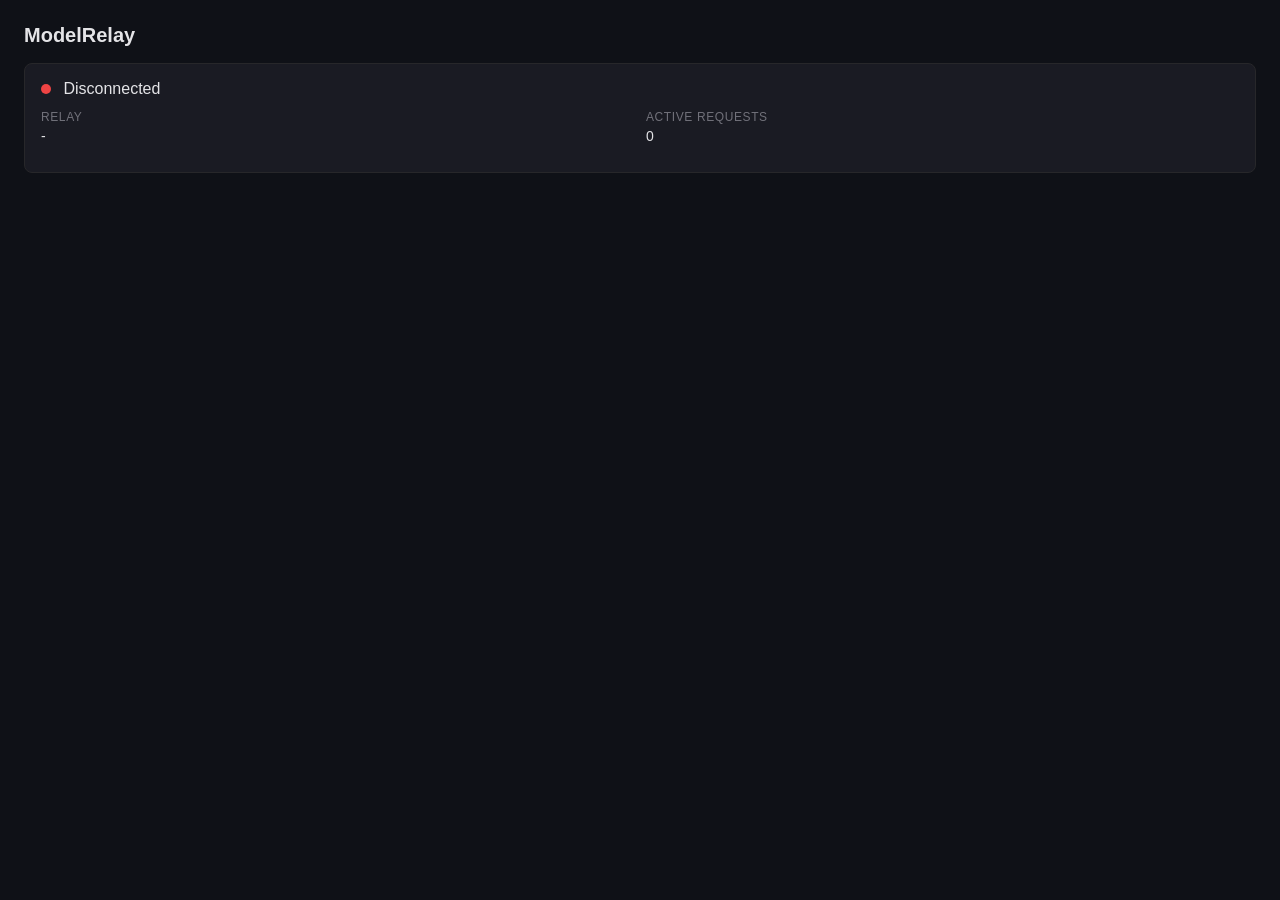
==== crates/modelrelay-desktop/ui/index.html @ 406e7bf1 "Scaffold Tauri v2 desktop app crate" ====
<!DOCTYPE html>
<html lang="en">
<head>
  <meta charset="UTF-8">
  <meta name="viewport" content="width=device-width, initial-scale=1.0">
  <title>ModelRelay</title>
  <style>
    * { margin: 0; padding: 0; box-sizing: border-box; }
    body {
      font-family: -apple-system, BlinkMacSystemFont, "Segoe UI", Roboto, sans-serif;
      background: #0f1117;
      color: #e4e4e7;
      padding: 24px;
    }
    h1 { font-size: 20px; font-weight: 600; margin-bottom: 16px; }
    .status-card {
      background: #1a1b23;
      border: 1px solid #27272a;
      border-radius: 8px;
      padding: 16px;
      margin-bottom: 16px;
    }
    .status-indicator {
      display: inline-block;
      width: 10px;
      height: 10px;
      border-radius: 50%;
      margin-right: 8px;
      background: #ef4444;
    }
    .status-indicator.connected { background: #22c55e; }
    .label { font-size: 12px; color: #71717a; text-transform: uppercase; letter-spacing: 0.05em; }
    .value { font-size: 14px; margin-top: 4px; }
    .grid { display: grid; grid-template-columns: 1fr 1fr; gap: 12px; margin-top: 12px; }
    #models { margin-top: 12px; }
    .model-tag {
      display: inline-block;
      background: #27272a;
      border-radius: 4px;
      padding: 4px 8px;
      font-size: 12px;
      margin: 2px;
    }
  </style>
</head>
<body>
  <h1>ModelRelay</h1>

  <div class="status-card">
    <div>
      <span id="statusDot" class="status-indicator"></span>
      <span id="statusText">Disconnected</span>
    </div>
    <div class="grid">
      <div>
        <div class="label">Relay</div>
        <div class="value" id="relayUrl">-</div>
      </div>
      <div>
        <div class="label">Active Requests</div>
        <div class="value" id="activeRequests">0</div>
      </div>
    </div>
    <div id="models"></div>
  </div>

  <script>
    const { invoke } = window.__TAURI__.core;

    async function refreshStatus() {
      try {
        const status = await invoke("get_status");
        const dot = document.getElementById("statusDot");
        const text = document.getElementById("statusText");
        dot.className = "status-indicator" + (status.connected ? " connected" : "");
        text.textContent = status.connected ? "Connected" : "Disconnected";
        document.getElementById("relayUrl").textContent = status.relay_url || "-";
        document.getElementById("activeRequests").textContent = status.active_requests;

        const modelsEl = document.getElementById("models");
        if (status.models.length > 0) {
          modelsEl.innerHTML = '<div class="label">Models</div>' +
            status.models.map(m => '<span class="model-tag">' + m + '</span>').join("");
        } else {
          modelsEl.innerHTML = "";
        }
      } catch (e) {
        console.error("Failed to get status:", e);
      }
    }

    refreshStatus();
    setInterval(refreshStatus, 5000);
  </script>
</body>
</html>
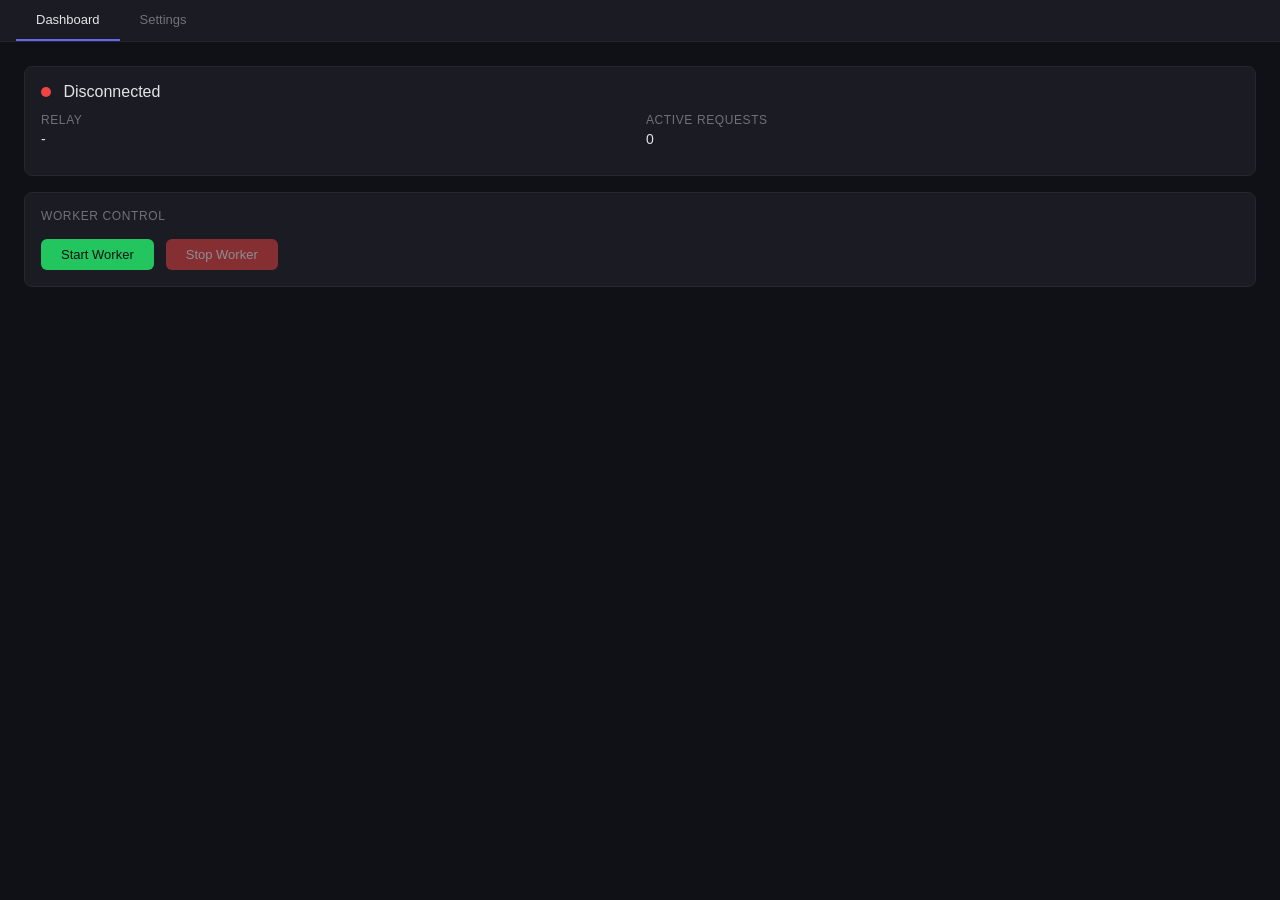
==== commit 11ad04e2: "Add settings UI with connection config form" ====
--- a/crates/modelrelay-desktop/ui/index.html
+++ b/crates/modelrelay-desktop/ui/index.html
@@ -10,16 +10,44 @@
       font-family: -apple-system, BlinkMacSystemFont, "Segoe UI", Roboto, sans-serif;
       background: #0f1117;
       color: #e4e4e7;
-      padding: 24px;
-    }
-    h1 { font-size: 20px; font-weight: 600; margin-bottom: 16px; }
-    .status-card {
+      min-height: 100vh;
+      display: flex;
+      flex-direction: column;
+    }
+
+    /* Tabs */
+    .tab-bar {
+      display: flex;
+      background: #1a1b23;
+      border-bottom: 1px solid #27272a;
+      padding: 0 16px;
+    }
+    .tab {
+      padding: 12px 20px;
+      font-size: 13px;
+      font-weight: 500;
+      color: #71717a;
+      cursor: pointer;
+      border-bottom: 2px solid transparent;
+      transition: color 0.15s, border-color 0.15s;
+      user-select: none;
+    }
+    .tab:hover { color: #a1a1aa; }
+    .tab.active { color: #e4e4e7; border-bottom-color: #6366f1; }
+
+    .tab-content { display: none; padding: 24px; flex: 1; overflow-y: auto; }
+    .tab-content.active { display: block; }
+
+    /* Cards */
+    .card {
       background: #1a1b23;
       border: 1px solid #27272a;
       border-radius: 8px;
       padding: 16px;
       margin-bottom: 16px;
     }
+
+    /* Status */
     .status-indicator {
       display: inline-block;
       width: 10px;
@@ -32,7 +60,6 @@
     .label { font-size: 12px; color: #71717a; text-transform: uppercase; letter-spacing: 0.05em; }
     .value { font-size: 14px; margin-top: 4px; }
     .grid { display: grid; grid-template-columns: 1fr 1fr; gap: 12px; margin-top: 12px; }
-    #models { margin-top: 12px; }
     .model-tag {
       display: inline-block;
       background: #27272a;
@@ -41,31 +68,213 @@
       font-size: 12px;
       margin: 2px;
     }
+    #models { margin-top: 12px; }
+
+    /* Worker toggle */
+    .worker-toggle {
+      margin-top: 16px;
+      display: flex;
+      align-items: center;
+      gap: 12px;
+    }
+    .btn {
+      padding: 8px 20px;
+      border-radius: 6px;
+      border: none;
+      font-size: 13px;
+      font-weight: 500;
+      cursor: pointer;
+      transition: background 0.15s, opacity 0.15s;
+    }
+    .btn:disabled { opacity: 0.5; cursor: not-allowed; }
+    .btn-start { background: #22c55e; color: #0f1117; }
+    .btn-start:hover:not(:disabled) { background: #16a34a; }
+    .btn-stop { background: #ef4444; color: #fff; }
+    .btn-stop:hover:not(:disabled) { background: #dc2626; }
+
+    /* Form */
+    .form-group { margin-bottom: 16px; }
+    .form-group label {
+      display: block;
+      font-size: 12px;
+      font-weight: 500;
+      color: #a1a1aa;
+      text-transform: uppercase;
+      letter-spacing: 0.05em;
+      margin-bottom: 6px;
+    }
+    .form-group input[type="text"],
+    .form-group input[type="password"],
+    .form-group input[type="number"] {
+      width: 100%;
+      padding: 8px 12px;
+      background: #0f1117;
+      border: 1px solid #27272a;
+      border-radius: 6px;
+      color: #e4e4e7;
+      font-size: 14px;
+      font-family: inherit;
+      outline: none;
+      transition: border-color 0.15s;
+    }
+    .form-group input:focus { border-color: #6366f1; }
+
+    .form-row { display: grid; grid-template-columns: 1fr 1fr; gap: 16px; }
+
+    .checkbox-group {
+      display: flex;
+      align-items: center;
+      gap: 8px;
+      margin-bottom: 16px;
+    }
+    .checkbox-group input[type="checkbox"] {
+      width: 16px;
+      height: 16px;
+      accent-color: #6366f1;
+    }
+    .checkbox-group label {
+      font-size: 14px;
+      color: #e4e4e7;
+      cursor: pointer;
+    }
+
+    .btn-save { background: #6366f1; color: #fff; width: 100%; padding: 10px; font-size: 14px; }
+    .btn-save:hover:not(:disabled) { background: #4f46e5; }
+
+    .save-feedback {
+      text-align: center;
+      font-size: 13px;
+      color: #22c55e;
+      margin-top: 8px;
+      min-height: 20px;
+    }
+
+    .error-text { font-size: 13px; color: #ef4444; margin-top: 8px; }
   </style>
 </head>
 <body>
-  <h1>ModelRelay</h1>
-
-  <div class="status-card">
-    <div>
-      <span id="statusDot" class="status-indicator"></span>
-      <span id="statusText">Disconnected</span>
+  <div class="tab-bar">
+    <div class="tab active" data-tab="dashboard">Dashboard</div>
+    <div class="tab" data-tab="settings">Settings</div>
+  </div>
+
+  <!-- Dashboard Tab -->
+  <div id="tab-dashboard" class="tab-content active">
+    <div class="card">
+      <div>
+        <span id="statusDot" class="status-indicator"></span>
+        <span id="statusText">Disconnected</span>
+      </div>
+      <div class="grid">
+        <div>
+          <div class="label">Relay</div>
+          <div class="value" id="relayUrl">-</div>
+        </div>
+        <div>
+          <div class="label">Active Requests</div>
+          <div class="value" id="activeRequests">0</div>
+        </div>
+      </div>
+      <div id="models"></div>
+      <div id="errorDisplay"></div>
     </div>
-    <div class="grid">
-      <div>
-        <div class="label">Relay</div>
-        <div class="value" id="relayUrl">-</div>
-      </div>
-      <div>
-        <div class="label">Active Requests</div>
-        <div class="value" id="activeRequests">0</div>
+
+    <div class="card">
+      <div class="label" style="margin-bottom: 8px;">Worker Control</div>
+      <div class="worker-toggle">
+        <button id="startBtn" class="btn btn-start" onclick="doStart()">Start Worker</button>
+        <button id="stopBtn" class="btn btn-stop" onclick="doStop()" disabled>Stop Worker</button>
       </div>
     </div>
-    <div id="models"></div>
+  </div>
+
+  <!-- Settings Tab -->
+  <div id="tab-settings" class="tab-content">
+    <div class="card">
+      <div class="form-group">
+        <label for="backendUrl">Backend URL</label>
+        <input type="text" id="backendUrl" placeholder="http://localhost:11434">
+      </div>
+      <div class="form-group">
+        <label for="relayUrlSetting">Relay Server URL</label>
+        <input type="text" id="relayUrlSetting" placeholder="https://api.modelrelay.io">
+      </div>
+      <div class="form-group">
+        <label for="workerSecret">Worker Secret / API Key</label>
+        <input type="password" id="workerSecret" placeholder="Enter your worker secret">
+      </div>
+      <div class="form-row">
+        <div class="form-group">
+          <label for="provider">Provider</label>
+          <input type="text" id="provider" placeholder="default">
+        </div>
+        <div class="form-group">
+          <label for="workerName">Worker Name</label>
+          <input type="text" id="workerName" placeholder="my-worker">
+        </div>
+      </div>
+      <div class="form-group">
+        <label for="modelsInput">Models (comma-separated)</label>
+        <input type="text" id="modelsInput" placeholder="* (all models)">
+      </div>
+      <div class="form-row">
+        <div class="form-group">
+          <label for="maxConcurrent">Max Concurrent</label>
+          <input type="number" id="maxConcurrent" min="1" max="64" placeholder="4">
+        </div>
+        <div class="form-group">
+          <label for="pollInterval">Poll Interval (seconds)</label>
+          <input type="number" id="pollInterval" min="1" max="3600" placeholder="30">
+        </div>
+      </div>
+      <div class="checkbox-group">
+        <input type="checkbox" id="autoStart">
+        <label for="autoStart">Auto-start worker on launch</label>
+      </div>
+      <button class="btn btn-save" onclick="doSave()">Save Settings</button>
+      <div id="saveFeedback" class="save-feedback"></div>
+    </div>
   </div>
 
   <script>
     const { invoke } = window.__TAURI__.core;
+    const { getCurrentWebviewWindow } = window.__TAURI__.webviewWindow;
+
+    // Tab switching
+    document.querySelectorAll(".tab").forEach(tab => {
+      tab.addEventListener("click", () => {
+        document.querySelectorAll(".tab").forEach(t => t.classList.remove("active"));
+        document.querySelectorAll(".tab-content").forEach(c => c.classList.remove("active"));
+        tab.classList.add("active");
+        document.getElementById("tab-" + tab.dataset.tab).classList.add("active");
+        if (tab.dataset.tab === "settings") loadSettings();
+      });
+    });
+
+    // Open to the correct tab from URL params (used by tray menu)
+    const params = new URLSearchParams(window.location.search);
+    if (params.get("tab") === "settings") {
+      document.querySelectorAll(".tab").forEach(t => t.classList.remove("active"));
+      document.querySelectorAll(".tab-content").forEach(c => c.classList.remove("active"));
+      document.querySelector('[data-tab="settings"]').classList.add("active");
+      document.getElementById("tab-settings").classList.add("active");
+    }
+
+    // Listen for navigate-tab events from Rust
+    try {
+      getCurrentWebviewWindow().listen("navigate-tab", (event) => {
+        const tabName = event.payload;
+        const tabEl = document.querySelector('[data-tab="' + tabName + '"]');
+        if (tabEl) {
+          tabEl.click();
+        }
+      });
+    } catch (e) {
+      console.error("Failed to set up event listener:", e);
+    }
+
+    // Dashboard: refresh status
+    let workerRunning = false;
 
     async function refreshStatus() {
       try {
@@ -80,15 +289,103 @@
         const modelsEl = document.getElementById("models");
         if (status.models.length > 0) {
           modelsEl.innerHTML = '<div class="label">Models</div>' +
-            status.models.map(m => '<span class="model-tag">' + m + '</span>').join("");
+            status.models.map(m => '<span class="model-tag">' + escapeHtml(m) + '</span>').join("");
         } else {
           modelsEl.innerHTML = "";
         }
+
+        const errorEl = document.getElementById("errorDisplay");
+        if (status.error) {
+          errorEl.innerHTML = '<div class="error-text">' + escapeHtml(status.error) + '</div>';
+        } else {
+          errorEl.innerHTML = "";
+        }
+
+        workerRunning = status.connected;
+        document.getElementById("startBtn").disabled = workerRunning;
+        document.getElementById("stopBtn").disabled = !workerRunning;
       } catch (e) {
         console.error("Failed to get status:", e);
       }
     }
 
+    function escapeHtml(str) {
+      const div = document.createElement("div");
+      div.textContent = str;
+      return div.innerHTML;
+    }
+
+    async function doStart() {
+      try {
+        document.getElementById("startBtn").disabled = true;
+        await invoke("start_worker");
+        await refreshStatus();
+      } catch (e) {
+        alert("Failed to start worker: " + e);
+        document.getElementById("startBtn").disabled = false;
+      }
+    }
+
+    async function doStop() {
+      try {
+        document.getElementById("stopBtn").disabled = true;
+        await invoke("stop_worker");
+        await refreshStatus();
+      } catch (e) {
+        alert("Failed to stop worker: " + e);
+        document.getElementById("stopBtn").disabled = false;
+      }
+    }
+
+    // Settings: load and save
+    async function loadSettings() {
+      try {
+        const s = await invoke("get_settings");
+        document.getElementById("backendUrl").value = s.backend_url;
+        document.getElementById("relayUrlSetting").value = s.relay_url;
+        document.getElementById("workerSecret").value = s.worker_secret;
+        document.getElementById("provider").value = s.provider;
+        document.getElementById("workerName").value = s.worker_name;
+        document.getElementById("modelsInput").value = s.models.join(", ");
+        document.getElementById("maxConcurrent").value = s.max_concurrent;
+        document.getElementById("pollInterval").value = s.poll_interval_secs;
+        document.getElementById("autoStart").checked = s.auto_start;
+      } catch (e) {
+        console.error("Failed to load settings:", e);
+      }
+    }
+
+    async function doSave() {
+      const feedback = document.getElementById("saveFeedback");
+      feedback.textContent = "";
+      try {
+        const modelsRaw = document.getElementById("modelsInput").value;
+        const models = modelsRaw.split(",").map(m => m.trim()).filter(m => m.length > 0);
+        if (models.length === 0) models.push("*");
+
+        const settings = {
+          backend_url: document.getElementById("backendUrl").value || "http://localhost:11434",
+          relay_url: document.getElementById("relayUrlSetting").value || "https://api.modelrelay.io",
+          worker_secret: document.getElementById("workerSecret").value,
+          provider: document.getElementById("provider").value || "default",
+          worker_name: document.getElementById("workerName").value || "my-worker",
+          models: models,
+          max_concurrent: parseInt(document.getElementById("maxConcurrent").value, 10) || 4,
+          auto_start: document.getElementById("autoStart").checked,
+          poll_interval_secs: parseInt(document.getElementById("pollInterval").value, 10) || 30,
+        };
+
+        await invoke("save_settings", { settings });
+        feedback.textContent = "Settings saved!";
+        setTimeout(() => { feedback.textContent = ""; }, 3000);
+      } catch (e) {
+        feedback.textContent = "Error: " + e;
+        feedback.style.color = "#ef4444";
+        setTimeout(() => { feedback.style.color = "#22c55e"; }, 3000);
+      }
+    }
+
+    // Initial load
     refreshStatus();
     setInterval(refreshStatus, 5000);
   </script>
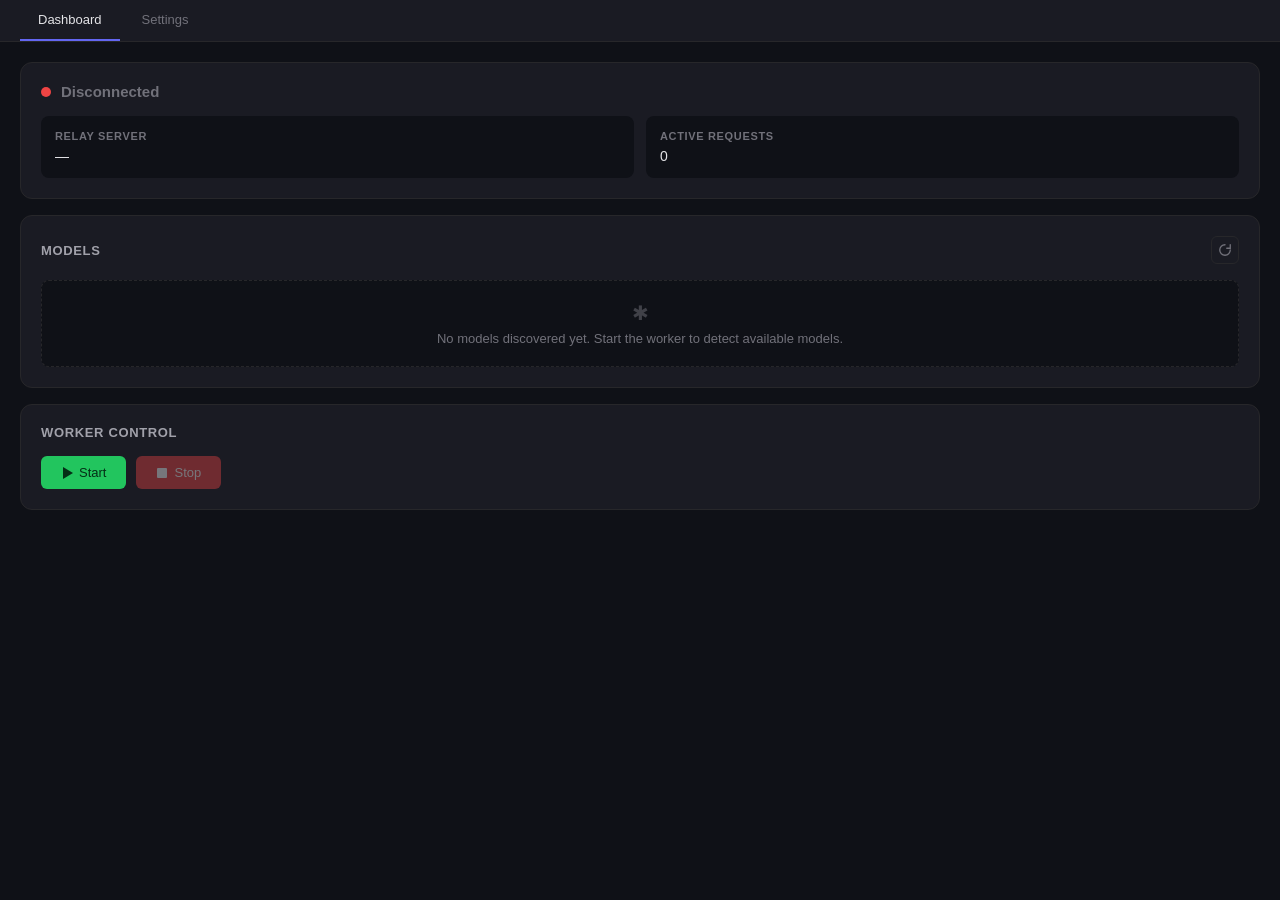
==== commit dff706d1: "Polish settings UI, model list, and dashboard design" ====
--- a/crates/modelrelay-desktop/ui/index.html
+++ b/crates/modelrelay-desktop/ui/index.html
@@ -6,232 +6,676 @@
   <title>ModelRelay</title>
   <style>
     * { margin: 0; padding: 0; box-sizing: border-box; }
+
+    :root {
+      --bg-base: #0f1117;
+      --bg-surface: #1a1b23;
+      --bg-elevated: #22232d;
+      --border: #27272a;
+      --border-hover: #3f3f46;
+      --text-primary: #e4e4e7;
+      --text-secondary: #a1a1aa;
+      --text-muted: #71717a;
+      --accent: #6366f1;
+      --accent-hover: #4f46e5;
+      --accent-muted: rgba(99,102,241,0.15);
+      --success: #22c55e;
+      --success-muted: rgba(34,197,94,0.12);
+      --danger: #ef4444;
+      --danger-hover: #dc2626;
+      --danger-muted: rgba(239,68,68,0.12);
+      --warning: #f59e0b;
+      --warning-muted: rgba(245,158,11,0.12);
+      --radius-sm: 6px;
+      --radius-md: 8px;
+      --radius-lg: 12px;
+      --transition: 0.15s ease;
+    }
+
     body {
       font-family: -apple-system, BlinkMacSystemFont, "Segoe UI", Roboto, sans-serif;
-      background: #0f1117;
-      color: #e4e4e7;
+      background: var(--bg-base);
+      color: var(--text-primary);
       min-height: 100vh;
       display: flex;
       flex-direction: column;
+      -webkit-font-smoothing: antialiased;
+    }
+
+    /* Focus ring for keyboard nav */
+    :focus-visible {
+      outline: 2px solid var(--accent);
+      outline-offset: 2px;
     }
 
     /* Tabs */
     .tab-bar {
       display: flex;
-      background: #1a1b23;
-      border-bottom: 1px solid #27272a;
-      padding: 0 16px;
+      background: var(--bg-surface);
+      border-bottom: 1px solid var(--border);
+      padding: 0 20px;
+      gap: 4px;
     }
     .tab {
-      padding: 12px 20px;
+      padding: 12px 18px;
       font-size: 13px;
       font-weight: 500;
-      color: #71717a;
+      color: var(--text-muted);
       cursor: pointer;
       border-bottom: 2px solid transparent;
-      transition: color 0.15s, border-color 0.15s;
+      transition: color var(--transition), border-color var(--transition), background var(--transition);
       user-select: none;
-    }
-    .tab:hover { color: #a1a1aa; }
-    .tab.active { color: #e4e4e7; border-bottom-color: #6366f1; }
-
-    .tab-content { display: none; padding: 24px; flex: 1; overflow-y: auto; }
-    .tab-content.active { display: block; }
+      border-radius: var(--radius-sm) var(--radius-sm) 0 0;
+    }
+    .tab:hover { color: var(--text-secondary); background: rgba(255,255,255,0.03); }
+    .tab.active { color: var(--text-primary); border-bottom-color: var(--accent); }
+
+    .tab-content {
+      display: none;
+      padding: 20px;
+      flex: 1;
+      overflow-y: auto;
+    }
+    .tab-content.active { display: flex; flex-direction: column; gap: 16px; }
 
     /* Cards */
     .card {
-      background: #1a1b23;
-      border: 1px solid #27272a;
-      border-radius: 8px;
-      padding: 16px;
+      background: var(--bg-surface);
+      border: 1px solid var(--border);
+      border-radius: var(--radius-lg);
+      padding: 20px;
+      transition: border-color var(--transition);
+    }
+
+    .card-header {
+      display: flex;
+      align-items: center;
+      justify-content: space-between;
       margin-bottom: 16px;
     }
-
-    /* Status */
-    .status-indicator {
-      display: inline-block;
+    .card-title {
+      font-size: 13px;
+      font-weight: 600;
+      color: var(--text-secondary);
+      text-transform: uppercase;
+      letter-spacing: 0.05em;
+    }
+
+    /* Status header */
+    .status-header {
+      display: flex;
+      align-items: center;
+      gap: 10px;
+      margin-bottom: 16px;
+    }
+    .status-dot {
       width: 10px;
       height: 10px;
       border-radius: 50%;
-      margin-right: 8px;
-      background: #ef4444;
-    }
-    .status-indicator.connected { background: #22c55e; }
-    .label { font-size: 12px; color: #71717a; text-transform: uppercase; letter-spacing: 0.05em; }
-    .value { font-size: 14px; margin-top: 4px; }
-    .grid { display: grid; grid-template-columns: 1fr 1fr; gap: 12px; margin-top: 12px; }
+      background: var(--danger);
+      flex-shrink: 0;
+      transition: background var(--transition), box-shadow 0.3s ease;
+    }
+    .status-dot.connected {
+      background: var(--success);
+      box-shadow: 0 0 8px rgba(34,197,94,0.4);
+    }
+    .status-dot.connecting {
+      background: var(--warning);
+      animation: pulse 1.5s ease-in-out infinite;
+    }
+    @keyframes pulse {
+      0%, 100% { opacity: 1; }
+      50% { opacity: 0.4; }
+    }
+
+    .status-text {
+      font-size: 15px;
+      font-weight: 600;
+    }
+    .status-text.connected { color: var(--success); }
+    .status-text.disconnected { color: var(--text-muted); }
+
+    /* Stats grid */
+    .stats-grid {
+      display: grid;
+      grid-template-columns: 1fr 1fr;
+      gap: 12px;
+    }
+    .stat-item {
+      background: var(--bg-base);
+      border-radius: var(--radius-md);
+      padding: 14px;
+      transition: background var(--transition);
+    }
+    .stat-label {
+      font-size: 11px;
+      font-weight: 600;
+      color: var(--text-muted);
+      text-transform: uppercase;
+      letter-spacing: 0.06em;
+      margin-bottom: 6px;
+    }
+    .stat-value {
+      font-size: 14px;
+      font-weight: 500;
+      color: var(--text-primary);
+      word-break: break-all;
+    }
+
+    /* Models section */
+    .models-section {
+      margin-top: 16px;
+    }
+    .models-header {
+      display: flex;
+      align-items: center;
+      justify-content: space-between;
+      margin-bottom: 10px;
+    }
+    .models-label {
+      font-size: 11px;
+      font-weight: 600;
+      color: var(--text-muted);
+      text-transform: uppercase;
+      letter-spacing: 0.06em;
+    }
+    .models-count {
+      font-size: 11px;
+      color: var(--text-muted);
+      background: var(--bg-base);
+      padding: 2px 8px;
+      border-radius: 10px;
+    }
+    .models-grid {
+      display: flex;
+      flex-wrap: wrap;
+      gap: 6px;
+    }
     .model-tag {
-      display: inline-block;
-      background: #27272a;
-      border-radius: 4px;
-      padding: 4px 8px;
+      display: inline-flex;
+      align-items: center;
+      background: var(--accent-muted);
+      color: #a5b4fc;
+      border-radius: var(--radius-sm);
+      padding: 5px 10px;
       font-size: 12px;
-      margin: 2px;
-    }
-    #models { margin-top: 12px; }
+      font-weight: 500;
+      transition: background var(--transition);
+    }
+    .model-tag:hover { background: rgba(99,102,241,0.25); }
+
+    .models-empty {
+      text-align: center;
+      padding: 20px 16px;
+      color: var(--text-muted);
+      font-size: 13px;
+      background: var(--bg-base);
+      border-radius: var(--radius-md);
+      border: 1px dashed var(--border);
+    }
+    .models-empty-icon {
+      font-size: 20px;
+      margin-bottom: 6px;
+      opacity: 0.5;
+    }
+
+    .models-loading {
+      display: flex;
+      align-items: center;
+      justify-content: center;
+      gap: 8px;
+      padding: 20px;
+      color: var(--text-muted);
+      font-size: 13px;
+    }
+    .spinner {
+      width: 14px;
+      height: 14px;
+      border: 2px solid var(--border);
+      border-top-color: var(--accent);
+      border-radius: 50%;
+      animation: spin 0.7s linear infinite;
+    }
+    @keyframes spin { to { transform: rotate(360deg); } }
+
+    /* Refresh button */
+    .btn-icon {
+      background: none;
+      border: 1px solid var(--border);
+      color: var(--text-muted);
+      width: 28px;
+      height: 28px;
+      border-radius: var(--radius-sm);
+      cursor: pointer;
+      display: inline-flex;
+      align-items: center;
+      justify-content: center;
+      transition: all var(--transition);
+      font-size: 14px;
+    }
+    .btn-icon:hover { border-color: var(--border-hover); color: var(--text-secondary); background: var(--bg-elevated); }
+    .btn-icon.spinning svg { animation: spin 0.7s linear infinite; }
+
+    /* Error display */
+    .error-banner {
+      display: flex;
+      align-items: flex-start;
+      gap: 10px;
+      padding: 12px 14px;
+      background: var(--danger-muted);
+      border: 1px solid rgba(239,68,68,0.3);
+      border-radius: var(--radius-md);
+      margin-top: 12px;
+      font-size: 13px;
+      color: #fca5a5;
+      line-height: 1.5;
+    }
+    .error-banner-icon { flex-shrink: 0; font-size: 14px; margin-top: 1px; }
 
     /* Worker toggle */
-    .worker-toggle {
-      margin-top: 16px;
-      display: flex;
-      align-items: center;
-      gap: 12px;
+    .worker-controls {
+      display: flex;
+      gap: 10px;
     }
     .btn {
-      padding: 8px 20px;
-      border-radius: 6px;
+      padding: 9px 20px;
+      border-radius: var(--radius-sm);
       border: none;
       font-size: 13px;
       font-weight: 500;
       cursor: pointer;
-      transition: background 0.15s, opacity 0.15s;
-    }
-    .btn:disabled { opacity: 0.5; cursor: not-allowed; }
-    .btn-start { background: #22c55e; color: #0f1117; }
+      transition: all var(--transition);
+      display: inline-flex;
+      align-items: center;
+      gap: 6px;
+    }
+    .btn:disabled { opacity: 0.4; cursor: not-allowed; }
+    .btn-start { background: var(--success); color: #052e16; }
     .btn-start:hover:not(:disabled) { background: #16a34a; }
-    .btn-stop { background: #ef4444; color: #fff; }
-    .btn-stop:hover:not(:disabled) { background: #dc2626; }
+    .btn-stop { background: var(--danger); color: #fff; }
+    .btn-stop:hover:not(:disabled) { background: var(--danger-hover); }
 
     /* Form */
-    .form-group { margin-bottom: 16px; }
+    .form-section { margin-bottom: 20px; }
+    .form-section:last-child { margin-bottom: 0; }
+    .form-section-title {
+      font-size: 12px;
+      font-weight: 600;
+      color: var(--text-muted);
+      text-transform: uppercase;
+      letter-spacing: 0.06em;
+      margin-bottom: 14px;
+      padding-bottom: 8px;
+      border-bottom: 1px solid var(--border);
+    }
+
+    .form-group { margin-bottom: 14px; }
+    .form-group:last-child { margin-bottom: 0; }
     .form-group label {
       display: block;
       font-size: 12px;
       font-weight: 500;
-      color: #a1a1aa;
-      text-transform: uppercase;
-      letter-spacing: 0.05em;
+      color: var(--text-secondary);
       margin-bottom: 6px;
     }
+    .form-group .hint {
+      font-size: 11px;
+      color: var(--text-muted);
+      margin-top: 4px;
+      line-height: 1.4;
+    }
+
     .form-group input[type="text"],
     .form-group input[type="password"],
     .form-group input[type="number"] {
       width: 100%;
-      padding: 8px 12px;
-      background: #0f1117;
-      border: 1px solid #27272a;
-      border-radius: 6px;
-      color: #e4e4e7;
-      font-size: 14px;
+      padding: 9px 12px;
+      background: var(--bg-base);
+      border: 1px solid var(--border);
+      border-radius: var(--radius-sm);
+      color: var(--text-primary);
+      font-size: 13px;
       font-family: inherit;
       outline: none;
-      transition: border-color 0.15s;
-    }
-    .form-group input:focus { border-color: #6366f1; }
-
-    .form-row { display: grid; grid-template-columns: 1fr 1fr; gap: 16px; }
+      transition: border-color var(--transition), box-shadow var(--transition);
+    }
+    .form-group input:hover { border-color: var(--border-hover); }
+    .form-group input:focus {
+      border-color: var(--accent);
+      box-shadow: 0 0 0 3px var(--accent-muted);
+    }
+    .form-group input.invalid {
+      border-color: var(--danger);
+      box-shadow: 0 0 0 3px var(--danger-muted);
+    }
+    .form-group input::placeholder { color: #52525b; }
+
+    .form-row { display: grid; grid-template-columns: 1fr 1fr; gap: 14px; }
 
     .checkbox-group {
       display: flex;
       align-items: center;
-      gap: 8px;
-      margin-bottom: 16px;
-    }
+      gap: 10px;
+      padding: 10px 12px;
+      background: var(--bg-base);
+      border-radius: var(--radius-sm);
+      border: 1px solid var(--border);
+      transition: border-color var(--transition);
+      cursor: pointer;
+    }
+    .checkbox-group:hover { border-color: var(--border-hover); }
     .checkbox-group input[type="checkbox"] {
       width: 16px;
       height: 16px;
-      accent-color: #6366f1;
+      accent-color: var(--accent);
+      cursor: pointer;
     }
     .checkbox-group label {
+      font-size: 13px;
+      color: var(--text-primary);
+      cursor: pointer;
+      flex: 1;
+    }
+
+    .btn-save {
+      background: var(--accent);
+      color: #fff;
+      width: 100%;
+      padding: 10px;
       font-size: 14px;
-      color: #e4e4e7;
+      font-weight: 500;
+      border-radius: var(--radius-sm);
+      border: none;
       cursor: pointer;
-    }
-
-    .btn-save { background: #6366f1; color: #fff; width: 100%; padding: 10px; font-size: 14px; }
-    .btn-save:hover:not(:disabled) { background: #4f46e5; }
+      transition: all var(--transition);
+      margin-top: 4px;
+    }
+    .btn-save:hover:not(:disabled) { background: var(--accent-hover); }
+    .btn-save:disabled { opacity: 0.4; cursor: not-allowed; }
 
     .save-feedback {
       text-align: center;
       font-size: 13px;
-      color: #22c55e;
-      margin-top: 8px;
+      margin-top: 10px;
       min-height: 20px;
-    }
-
-    .error-text { font-size: 13px; color: #ef4444; margin-top: 8px; }
+      transition: opacity 0.3s ease;
+    }
+    .save-feedback.success { color: var(--success); }
+    .save-feedback.error { color: var(--danger); }
+
+    /* Onboarding Wizard */
+    .onboarding-overlay {
+      position: fixed;
+      inset: 0;
+      background: var(--bg-base);
+      z-index: 100;
+      display: flex;
+      align-items: center;
+      justify-content: center;
+      animation: fadeIn 0.3s ease;
+    }
+    @keyframes fadeIn { from { opacity: 0; } to { opacity: 1; } }
+    .onboarding-overlay.hidden { display: none; }
+
+    .wizard {
+      width: 100%;
+      max-width: 440px;
+      padding: 32px 24px;
+    }
+    .wizard-logo { text-align: center; margin-bottom: 28px; }
+    .wizard-logo svg { width: 48px; height: 48px; }
+    .wizard-logo h1 { font-size: 22px; font-weight: 600; margin-top: 14px; }
+    .wizard-logo p { font-size: 13px; color: var(--text-muted); margin-top: 8px; line-height: 1.5; }
+
+    .wizard-steps { display: flex; justify-content: center; gap: 8px; margin-bottom: 28px; }
+    .wizard-step-dot {
+      width: 8px;
+      height: 8px;
+      border-radius: 50%;
+      background: var(--border);
+      transition: background 0.25s ease, transform 0.25s ease;
+    }
+    .wizard-step-dot.active { background: var(--accent); transform: scale(1.2); }
+    .wizard-step-dot.done { background: var(--success); }
+
+    .wizard-panel { display: none; animation: slideIn 0.25s ease; }
+    .wizard-panel.active { display: block; }
+    @keyframes slideIn { from { opacity: 0; transform: translateY(8px); } to { opacity: 1; transform: translateY(0); } }
+
+    .wizard-nav { display: flex; gap: 12px; margin-top: 24px; }
+    .btn-wizard {
+      flex: 1;
+      padding: 10px;
+      border-radius: var(--radius-sm);
+      border: none;
+      font-size: 14px;
+      font-weight: 500;
+      cursor: pointer;
+      transition: all var(--transition);
+    }
+    .btn-wizard:disabled { opacity: 0.4; cursor: not-allowed; }
+    .btn-wizard-secondary { background: var(--bg-elevated); color: var(--text-primary); border: 1px solid var(--border); }
+    .btn-wizard-secondary:hover:not(:disabled) { background: #2d2e38; border-color: var(--border-hover); }
+    .btn-wizard-primary { background: var(--accent); color: #fff; }
+    .btn-wizard-primary:hover:not(:disabled) { background: var(--accent-hover); }
+
+    .test-result {
+      margin-top: 16px;
+      padding: 12px 14px;
+      border-radius: var(--radius-md);
+      font-size: 13px;
+      line-height: 1.5;
+      animation: fadeIn 0.2s ease;
+    }
+    .test-result.success { background: var(--success-muted); border: 1px solid rgba(34,197,94,0.3); color: #86efac; }
+    .test-result.failure { background: var(--danger-muted); border: 1px solid rgba(239,68,68,0.3); color: #fca5a5; }
+    .test-result.testing { background: var(--accent-muted); border: 1px solid rgba(99,102,241,0.3); color: #a5b4fc; }
   </style>
 </head>
 <body>
+  <!-- Onboarding Wizard (shown on first launch) -->
+  <div id="onboarding" class="onboarding-overlay hidden">
+    <div class="wizard">
+      <div class="wizard-logo">
+        <svg viewBox="0 0 48 48" fill="none" xmlns="http://www.w3.org/2000/svg">
+          <rect width="48" height="48" rx="12" fill="#6366f1"/>
+          <path d="M14 24h20M24 14v20M18 18l12 12M30 18L18 30" stroke="#fff" stroke-width="2.5" stroke-linecap="round"/>
+        </svg>
+        <h1>Welcome to ModelRelay</h1>
+        <p>Connect your local LLM server to the cloud in a few steps.</p>
+      </div>
+
+      <div class="wizard-steps">
+        <div class="wizard-step-dot active" data-step="0"></div>
+        <div class="wizard-step-dot" data-step="1"></div>
+        <div class="wizard-step-dot" data-step="2"></div>
+      </div>
+
+      <!-- Step 0: Backend URL -->
+      <div class="wizard-panel active" data-panel="0">
+        <div class="card">
+          <div class="form-group">
+            <label for="wizBackendUrl">Backend URL</label>
+            <input type="text" id="wizBackendUrl" placeholder="http://localhost:11434" value="http://localhost:11434">
+            <div class="hint">The address of your local LLM server (Ollama, LM Studio, etc).</div>
+          </div>
+        </div>
+        <div class="wizard-nav">
+          <button class="btn-wizard btn-wizard-primary" onclick="wizardNext()">Next</button>
+        </div>
+      </div>
+
+      <!-- Step 1: Relay Server + Secret -->
+      <div class="wizard-panel" data-panel="1">
+        <div class="card">
+          <div class="form-group">
+            <label for="wizRelayUrl">Relay Server URL</label>
+            <input type="text" id="wizRelayUrl" placeholder="https://api.modelrelay.io" value="https://api.modelrelay.io">
+          </div>
+          <div class="form-group">
+            <label for="wizWorkerSecret">Worker Secret / API Key</label>
+            <input type="password" id="wizWorkerSecret" placeholder="Enter your worker secret">
+            <div class="hint">Get your worker secret from the ModelRelay dashboard.</div>
+          </div>
+        </div>
+        <div class="wizard-nav">
+          <button class="btn-wizard btn-wizard-secondary" onclick="wizardBack()">Back</button>
+          <button class="btn-wizard btn-wizard-primary" onclick="wizardNext()">Next</button>
+        </div>
+      </div>
+
+      <!-- Step 2: Test Connection -->
+      <div class="wizard-panel" data-panel="2">
+        <div class="card">
+          <div style="font-size:14px;font-weight:500;margin-bottom:8px;">Test your connection</div>
+          <div class="hint" style="margin-bottom:16px;margin-top:0;">
+            We'll save your settings and start the worker to verify everything works.
+          </div>
+          <button id="wizTestBtn" class="btn-wizard btn-wizard-primary" style="width:100%" onclick="wizardTest()">
+            Test Connection
+          </button>
+          <div id="wizTestResult"></div>
+        </div>
+        <div class="wizard-nav">
+          <button class="btn-wizard btn-wizard-secondary" onclick="wizardBack()">Back</button>
+          <button id="wizFinishBtn" class="btn-wizard btn-wizard-primary" onclick="wizardFinish()" disabled>Finish Setup</button>
+        </div>
+      </div>
+    </div>
+  </div>
+
   <div class="tab-bar">
-    <div class="tab active" data-tab="dashboard">Dashboard</div>
-    <div class="tab" data-tab="settings">Settings</div>
+    <div class="tab active" data-tab="dashboard" tabindex="0" role="tab">Dashboard</div>
+    <div class="tab" data-tab="settings" tabindex="0" role="tab">Settings</div>
   </div>
 
   <!-- Dashboard Tab -->
-  <div id="tab-dashboard" class="tab-content active">
+  <div id="tab-dashboard" class="tab-content active" role="tabpanel">
+    <!-- Connection Status -->
     <div class="card">
-      <div>
-        <span id="statusDot" class="status-indicator"></span>
-        <span id="statusText">Disconnected</span>
-      </div>
-      <div class="grid">
-        <div>
-          <div class="label">Relay</div>
-          <div class="value" id="relayUrl">-</div>
-        </div>
-        <div>
-          <div class="label">Active Requests</div>
-          <div class="value" id="activeRequests">0</div>
-        </div>
-      </div>
-      <div id="models"></div>
+      <div class="status-header">
+        <div id="statusDot" class="status-dot" title="Worker is disconnected"></div>
+        <span id="statusText" class="status-text disconnected">Disconnected</span>
+      </div>
+
+      <div class="stats-grid">
+        <div class="stat-item">
+          <div class="stat-label">Relay Server</div>
+          <div class="stat-value" id="relayUrl">&mdash;</div>
+        </div>
+        <div class="stat-item">
+          <div class="stat-label">Active Requests</div>
+          <div class="stat-value" id="activeRequests">0</div>
+        </div>
+      </div>
+
       <div id="errorDisplay"></div>
     </div>
 
+    <!-- Models -->
     <div class="card">
-      <div class="label" style="margin-bottom: 8px;">Worker Control</div>
-      <div class="worker-toggle">
-        <button id="startBtn" class="btn btn-start" onclick="doStart()">Start Worker</button>
-        <button id="stopBtn" class="btn btn-stop" onclick="doStop()" disabled>Stop Worker</button>
+      <div class="card-header">
+        <span class="card-title">Models</span>
+        <button id="refreshBtn" class="btn-icon" onclick="doRefresh()" title="Refresh models">
+          <svg width="14" height="14" viewBox="0 0 16 16" fill="none" stroke="currentColor" stroke-width="1.5" stroke-linecap="round">
+            <path d="M14 8A6 6 0 1 1 8 2"/>
+            <path d="M14 2v4h-4"/>
+          </svg>
+        </button>
+      </div>
+      <div id="models">
+        <div class="models-empty">
+          <div class="models-empty-icon">&#x2731;</div>
+          No models discovered yet. Start the worker to detect available models.
+        </div>
+      </div>
+    </div>
+
+    <!-- Worker Control -->
+    <div class="card">
+      <div class="card-header">
+        <span class="card-title">Worker Control</span>
+      </div>
+      <div class="worker-controls">
+        <button id="startBtn" class="btn btn-start" onclick="doStart()">
+          <svg width="12" height="12" viewBox="0 0 12 12" fill="currentColor"><polygon points="2,0 12,6 2,12"/></svg>
+          Start
+        </button>
+        <button id="stopBtn" class="btn btn-stop" onclick="doStop()" disabled>
+          <svg width="12" height="12" viewBox="0 0 12 12" fill="currentColor"><rect x="1" y="1" width="10" height="10" rx="1"/></svg>
+          Stop
+        </button>
       </div>
     </div>
   </div>
 
   <!-- Settings Tab -->
-  <div id="tab-settings" class="tab-content">
+  <div id="tab-settings" class="tab-content" role="tabpanel">
     <div class="card">
-      <div class="form-group">
-        <label for="backendUrl">Backend URL</label>
-        <input type="text" id="backendUrl" placeholder="http://localhost:11434">
-      </div>
-      <div class="form-group">
-        <label for="relayUrlSetting">Relay Server URL</label>
-        <input type="text" id="relayUrlSetting" placeholder="https://api.modelrelay.io">
-      </div>
-      <div class="form-group">
-        <label for="workerSecret">Worker Secret / API Key</label>
-        <input type="password" id="workerSecret" placeholder="Enter your worker secret">
-      </div>
-      <div class="form-row">
+      <!-- Connection section -->
+      <div class="form-section">
+        <div class="form-section-title">Connection</div>
         <div class="form-group">
-          <label for="provider">Provider</label>
-          <input type="text" id="provider" placeholder="default">
+          <label for="backendUrl">Backend URL</label>
+          <input type="text" id="backendUrl" placeholder="http://localhost:11434">
+          <div class="hint">Local LLM server address (Ollama, LM Studio, vLLM, etc.)</div>
         </div>
         <div class="form-group">
-          <label for="workerName">Worker Name</label>
-          <input type="text" id="workerName" placeholder="my-worker">
-        </div>
-      </div>
-      <div class="form-group">
-        <label for="modelsInput">Models (comma-separated)</label>
-        <input type="text" id="modelsInput" placeholder="* (all models)">
-      </div>
-      <div class="form-row">
+          <label for="relayUrlSetting">Relay Server URL</label>
+          <input type="text" id="relayUrlSetting" placeholder="https://api.modelrelay.io">
+        </div>
         <div class="form-group">
-          <label for="maxConcurrent">Max Concurrent</label>
-          <input type="number" id="maxConcurrent" min="1" max="64" placeholder="4">
+          <label for="workerSecret">Worker Secret / API Key</label>
+          <input type="password" id="workerSecret" placeholder="Enter your worker secret">
+        </div>
+      </div>
+
+      <!-- Identity section -->
+      <div class="form-section">
+        <div class="form-section-title">Identity</div>
+        <div class="form-row">
+          <div class="form-group">
+            <label for="provider">Provider</label>
+            <input type="text" id="provider" placeholder="default">
+          </div>
+          <div class="form-group">
+            <label for="workerName">Worker Name</label>
+            <input type="text" id="workerName" placeholder="my-worker">
+          </div>
         </div>
         <div class="form-group">
-          <label for="pollInterval">Poll Interval (seconds)</label>
-          <input type="number" id="pollInterval" min="1" max="3600" placeholder="30">
-        </div>
-      </div>
-      <div class="checkbox-group">
-        <input type="checkbox" id="autoStart">
-        <label for="autoStart">Auto-start worker on launch</label>
-      </div>
-      <button class="btn btn-save" onclick="doSave()">Save Settings</button>
+          <label for="modelsInput">Models</label>
+          <input type="text" id="modelsInput" placeholder="* (all models)">
+          <div class="hint">Comma-separated list, or * to expose all available models.</div>
+        </div>
+      </div>
+
+      <!-- Performance section -->
+      <div class="form-section">
+        <div class="form-section-title">Performance</div>
+        <div class="form-row">
+          <div class="form-group">
+            <label for="maxConcurrent">Max Concurrent</label>
+            <input type="number" id="maxConcurrent" min="1" max="64" placeholder="4">
+          </div>
+          <div class="form-group">
+            <label for="pollInterval">Poll Interval (s)</label>
+            <input type="number" id="pollInterval" min="1" max="3600" placeholder="30">
+          </div>
+        </div>
+      </div>
+
+      <!-- Behavior section -->
+      <div class="form-section">
+        <div class="form-section-title">Behavior</div>
+        <div class="checkbox-group" onclick="document.getElementById('autoStart').click()">
+          <input type="checkbox" id="autoStart" onclick="event.stopPropagation()">
+          <label for="autoStart" onclick="event.stopPropagation()">Auto-start worker on launch</label>
+        </div>
+      </div>
+
+      <button class="btn-save" onclick="doSave()">Save Settings</button>
       <div id="saveFeedback" class="save-feedback"></div>
     </div>
   </div>
@@ -242,13 +686,15 @@
 
     // Tab switching
     document.querySelectorAll(".tab").forEach(tab => {
-      tab.addEventListener("click", () => {
+      function activate() {
         document.querySelectorAll(".tab").forEach(t => t.classList.remove("active"));
         document.querySelectorAll(".tab-content").forEach(c => c.classList.remove("active"));
         tab.classList.add("active");
         document.getElementById("tab-" + tab.dataset.tab).classList.add("active");
         if (tab.dataset.tab === "settings") loadSettings();
-      });
+      }
+      tab.addEventListener("click", activate);
+      tab.addEventListener("keydown", (e) => { if (e.key === "Enter" || e.key === " ") { e.preventDefault(); activate(); } });
     });
 
     // Open to the correct tab from URL params (used by tray menu)
@@ -263,11 +709,8 @@
     // Listen for navigate-tab events from Rust
     try {
       getCurrentWebviewWindow().listen("navigate-tab", (event) => {
-        const tabName = event.payload;
-        const tabEl = document.querySelector('[data-tab="' + tabName + '"]');
-        if (tabEl) {
-          tabEl.click();
-        }
+        const tabEl = document.querySelector('[data-tab="' + event.payload + '"]');
+        if (tabEl) tabEl.click();
       });
     } catch (e) {
       console.error("Failed to set up event listener:", e);
@@ -281,22 +724,47 @@
         const status = await invoke("get_status");
         const dot = document.getElementById("statusDot");
         const text = document.getElementById("statusText");
-        dot.className = "status-indicator" + (status.connected ? " connected" : "");
-        text.textContent = status.connected ? "Connected" : "Disconnected";
-        document.getElementById("relayUrl").textContent = status.relay_url || "-";
+
+        if (status.connected) {
+          dot.className = "status-dot connected";
+          dot.title = "Worker is connected to relay";
+          text.className = "status-text connected";
+          text.textContent = "Connected";
+        } else {
+          dot.className = "status-dot";
+          dot.title = "Worker is disconnected";
+          text.className = "status-text disconnected";
+          text.textContent = "Disconnected";
+        }
+
+        document.getElementById("relayUrl").textContent = status.relay_url || "\u2014";
         document.getElementById("activeRequests").textContent = status.active_requests;
 
+        // Models
         const modelsEl = document.getElementById("models");
         if (status.models.length > 0) {
-          modelsEl.innerHTML = '<div class="label">Models</div>' +
-            status.models.map(m => '<span class="model-tag">' + escapeHtml(m) + '</span>').join("");
+          modelsEl.innerHTML =
+            '<div class="models-grid">' +
+            status.models.map(m => '<span class="model-tag">' + escapeHtml(m) + '</span>').join("") +
+            '</div>';
+        } else if (status.connected) {
+          modelsEl.innerHTML = '<div class="models-loading"><div class="spinner"></div>Discovering models\u2026</div>';
         } else {
-          modelsEl.innerHTML = "";
+          modelsEl.innerHTML =
+            '<div class="models-empty">' +
+            '<div class="models-empty-icon">&#x2731;</div>' +
+            'No models discovered yet. Start the worker to detect available models.' +
+            '</div>';
         }
 
+        // Error
         const errorEl = document.getElementById("errorDisplay");
         if (status.error) {
-          errorEl.innerHTML = '<div class="error-text">' + escapeHtml(status.error) + '</div>';
+          errorEl.innerHTML =
+            '<div class="error-banner">' +
+            '<span class="error-banner-icon">&#x26A0;</span>' +
+            '<span>' + escapeHtml(status.error) + '</span>' +
+            '</div>';
         } else {
           errorEl.innerHTML = "";
         }
@@ -313,6 +781,13 @@
       const div = document.createElement("div");
       div.textContent = str;
       return div.innerHTML;
+    }
+
+    async function doRefresh() {
+      const btn = document.getElementById("refreshBtn");
+      btn.classList.add("spinning");
+      await refreshStatus();
+      setTimeout(() => btn.classList.remove("spinning"), 600);
     }
 
     async function doStart() {
@@ -358,6 +833,8 @@
     async function doSave() {
       const feedback = document.getElementById("saveFeedback");
       feedback.textContent = "";
+      feedback.className = "save-feedback";
+
       try {
         const modelsRaw = document.getElementById("modelsInput").value;
         const models = modelsRaw.split(",").map(m => m.trim()).filter(m => m.length > 0);
@@ -376,16 +853,115 @@
         };
 
         await invoke("save_settings", { settings });
-        feedback.textContent = "Settings saved!";
+        feedback.textContent = "\u2713 Settings saved";
+        feedback.className = "save-feedback success";
         setTimeout(() => { feedback.textContent = ""; }, 3000);
       } catch (e) {
         feedback.textContent = "Error: " + e;
-        feedback.style.color = "#ef4444";
-        setTimeout(() => { feedback.style.color = "#22c55e"; }, 3000);
+        feedback.className = "save-feedback error";
+        setTimeout(() => { feedback.textContent = ""; feedback.className = "save-feedback"; }, 5000);
       }
     }
 
+    // Onboarding wizard
+    let wizardStep = 0;
+
+    function wizardUpdateDots() {
+      document.querySelectorAll(".wizard-step-dot").forEach(dot => {
+        const s = parseInt(dot.dataset.step, 10);
+        dot.className = "wizard-step-dot" + (s === wizardStep ? " active" : s < wizardStep ? " done" : "");
+      });
+      document.querySelectorAll(".wizard-panel").forEach(panel => {
+        panel.classList.toggle("active", parseInt(panel.dataset.panel, 10) === wizardStep);
+      });
+    }
+
+    function wizardNext() {
+      if (wizardStep === 1) {
+        const secret = document.getElementById("wizWorkerSecret").value.trim();
+        if (!secret) {
+          const input = document.getElementById("wizWorkerSecret");
+          input.classList.add("invalid");
+          input.focus();
+          setTimeout(() => input.classList.remove("invalid"), 2000);
+          return;
+        }
+      }
+      wizardStep = Math.min(wizardStep + 1, 2);
+      wizardUpdateDots();
+    }
+
+    function wizardBack() {
+      wizardStep = Math.max(wizardStep - 1, 0);
+      wizardUpdateDots();
+    }
+
+    async function wizardTest() {
+      const resultEl = document.getElementById("wizTestResult");
+      const testBtn = document.getElementById("wizTestBtn");
+      const finishBtn = document.getElementById("wizFinishBtn");
+
+      resultEl.className = "test-result testing";
+      resultEl.textContent = "Saving settings and starting worker\u2026";
+      testBtn.disabled = true;
+      finishBtn.disabled = true;
+
+      try {
+        const settings = {
+          backend_url: document.getElementById("wizBackendUrl").value || "http://localhost:11434",
+          relay_url: document.getElementById("wizRelayUrl").value || "https://api.modelrelay.io",
+          worker_secret: document.getElementById("wizWorkerSecret").value,
+          provider: "default",
+          worker_name: "my-worker",
+          models: ["*"],
+          max_concurrent: 4,
+          auto_start: true,
+          poll_interval_secs: 30,
+        };
+
+        await invoke("save_settings", { settings });
+        await invoke("start_worker");
+
+        // Wait briefly for connection
+        await new Promise(r => setTimeout(r, 3000));
+        const status = await invoke("get_status");
+
+        if (status.connected) {
+          resultEl.className = "test-result success";
+          const modelInfo = status.models.length > 0
+            ? " Models found: " + status.models.join(", ")
+            : "";
+          resultEl.textContent = "\u2713 Connected successfully!" + modelInfo;
+          finishBtn.disabled = false;
+        } else {
+          resultEl.className = "test-result failure";
+          resultEl.textContent = "Connection failed. " + (status.error || "Check your settings and try again.");
+          testBtn.disabled = false;
+        }
+      } catch (e) {
+        resultEl.className = "test-result failure";
+        resultEl.textContent = "Error: " + e;
+        testBtn.disabled = false;
+      }
+    }
+
+    function wizardFinish() {
+      document.getElementById("onboarding").classList.add("hidden");
+    }
+
+    async function checkOnboarding() {
+      try {
+        const hasSaved = await invoke("get_has_saved_settings");
+        if (!hasSaved) {
+          document.getElementById("onboarding").classList.remove("hidden");
+        }
+      } catch (e) {
+        console.error("Failed to check onboarding state:", e);
+      }
+    }
+
     // Initial load
+    checkOnboarding();
     refreshStatus();
     setInterval(refreshStatus, 5000);
   </script>
